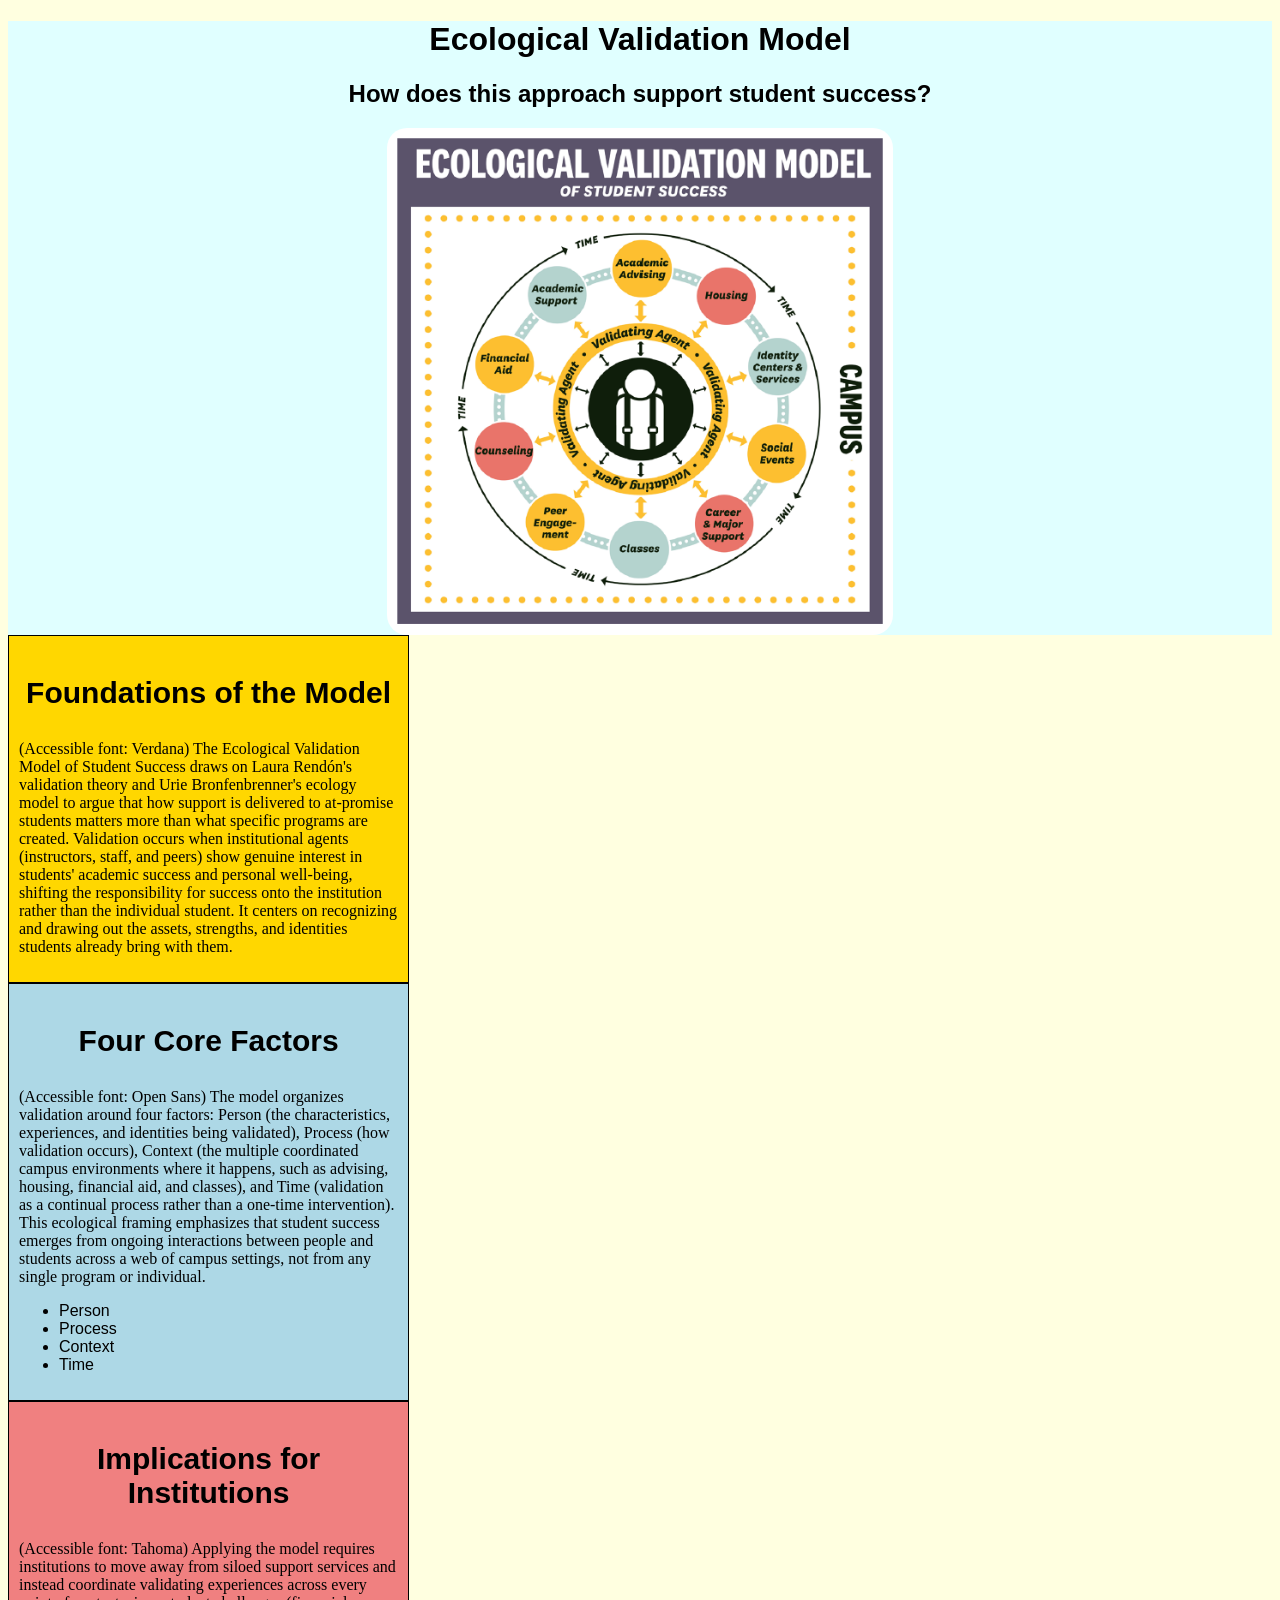
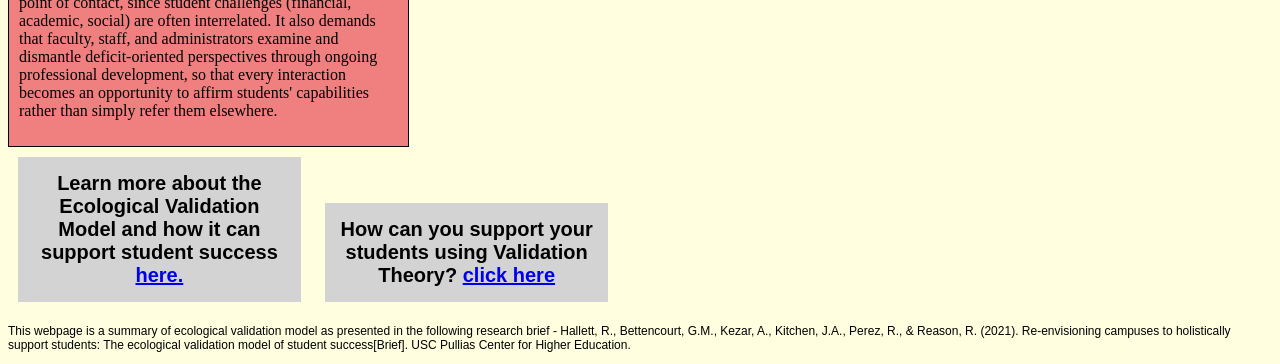
==== index.html @ a6c3dca7 "Continue to add and style classes and IDs to Index page" ====
<!DOCTYPE html>
<html lang="en">
    <head>
        <!--This is an HTML comment.-->
        <!--Metadata appears here but do not show up on page.-->
        <meta charset="UTF-8">
        <meta name="viewport" content="width=device-width, initial-scale=1.0">
        <!--Title that appears on the browser tab.-->
        <title>Ecological Validation Model</title>
        <!--Link to the stylesheet called style.css-->
        <link rel="stylesheet" href="./css/style.css"/>
    </head>
    <body>
        <!--Elements to show on page go here.-->
        <header id="main_page_header">
            <!--Main page header with sub-header.-->
            <h1>Ecological Validation Model</h1>
            <h2>How does this approach support student success?</h2>
            <!--Main/sub-page header image stored locally.-->
            <img src="./img/ecovalid_model_studsuccess.png" alt="A diagram of the Ecological Validation Model showing validating agents connecting students to campus resources like advising, classes, support, housing, and events." width="40%"/>
        </header>
        <main>
            <section id="section1">
                <!--Section 1-->
                <h3>Foundations of the Model</h3>
                <p class="accessiblefont1">(Accessible font: Verdana) The Ecological Validation Model of Student Success draws on Laura Rendón's validation theory and Urie Bronfenbrenner's ecology model to argue that how support is delivered to at-promise students matters more than what specific programs are created. Validation occurs when institutional agents (instructors, staff, and peers) show genuine interest in students' academic success and personal well-being, shifting the responsibility for success onto the institution rather than the individual student. It centers on recognizing and drawing out the assets, strengths, and identities students already bring with them.</p>
            </section>
            <section id="section2">
                <!--Section 2-->
                <h3>Four Core Factors</h3>
                <p class="accessiblefont2">(Accessible font: Open Sans) The model organizes validation around four factors: Person (the characteristics, experiences, and identities being validated), Process (how validation occurs), Context (the multiple coordinated campus environments where it happens, such as advising, housing, financial aid, and classes), and Time (validation as a continual process rather than a one-time intervention). This ecological framing emphasizes that student success emerges from ongoing interactions between people and students across a web of campus settings, not from any single program or individual.</p>
                <ul>
                    <li>Person</li>
                    <li>Process</li>
                    <li>Context</li>
                    <li>Time</li>
                </ul>
            </section>
            <section id="section3">
                <!--Section 3-->
                <h3>Implications for Institutions</h3>
                <p class="accessibilefont3">(Accessible font: Tahoma) Applying the model requires institutions to move away from siloed support services and instead coordinate validating experiences across every point of contact, since student challenges (financial, academic, social) are often interrelated. It also demands that faculty, staff, and administrators examine and dismantle deficit-oriented perspectives through ongoing professional development, so that every interaction becomes an opportunity to affirm students' capabilities rather than simply refer them elsewhere.</p>
            </section>
            <footer>
                <!--Link directing to PDF resource cited-->
                <h4 class="button">Learn more about the Ecological Validation Model and how it can support student success <a href="https://pass.pullias.usc.edu/wp-content/uploads/2021/08/Brief_Reenvisioning_Campuses_Jul21_final.pdf">here.</a></h3>
                <!--Link directing to Page 2-->
                <h4 class="button">How can you support your students using Validation Theory? <a href="page2.html">click here</a></h3>
                <!--Reference citation-->
                <p id="citation">This webpage is a summary of ecological validation model as presented in the following research brief - Hallett, R., Bettencourt, G.M., Kezar, A., Kitchen, J.A., Perez, R., & Reason, R. (2021). Re-envisioning campuses to holistically support students: The ecological validation model of student success[Brief]. USC Pullias Center for Higher Education.</p>
            </footer>
        </main>
    </body>
</html>
---- css/style.css ----
header{
    background-color: lightgray;
    text-align: center;
}

h3 {
    font-size: 30px;
    text-align: center;
}

body {
    background-color: lightyellow;
}

* {
    font-family: Arial;
}

img {
    width: 40%;
    border-radius: 20px;
    display: block;
    margin: auto;
}

.accessiblefont1{
    font-family: Verdana;
}

.accessiblefont2{
    font-family: Open Sans;
}

.accessibilefont3{
    font-family: Tahoma;
}

.button{
    width: 20%;
    background-color: lightgray;
    color: black;
    padding: 15px;
    text-align: center;
    text-decoration: none;
    font-size: 20px;
    display: inline-block;
    margin: 10px;
}

#main_page_header{
    background-color: lightcyan;
    text-align: center;
}

#section1{
    width: 30%;
    background-color: gold;
    border: 1px solid black;
    padding: 10px;
}

#section2{
    width: 30%;
    background-color: lightblue;
    border: 1px solid black;
    padding: 10px;
}

#section3{
    width: 30%;
    background-color: lightcoral;
    border: 1px solid black;
    padding: 10px;
}

#citation{
    font-size: 12px;
}
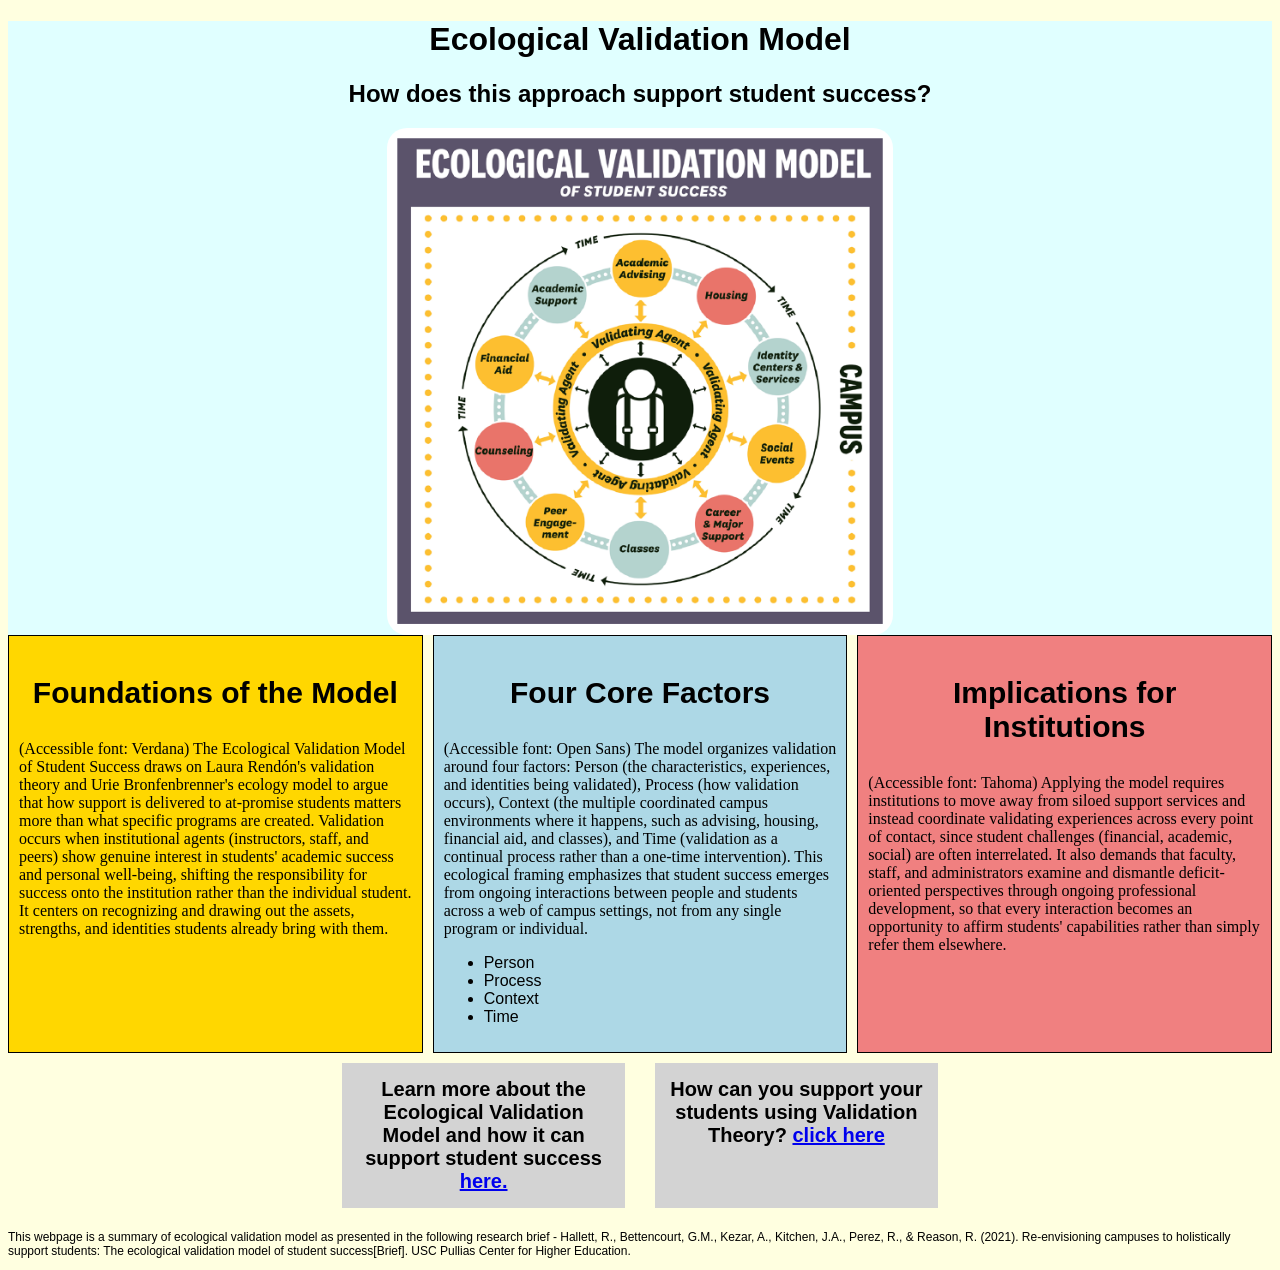
==== commit a43656c7: "Add Flexbox layout to Index and Page2" ====
--- a/index.html
+++ b/index.html
@@ -13,13 +13,14 @@
     <body>
         <!--Elements to show on page go here.-->
         <header id="main_page_header">
-            <!--Main page header with sub-header.-->
+            <!--Main page header with sub-header-->
             <h1>Ecological Validation Model</h1>
             <h2>How does this approach support student success?</h2>
             <!--Main/sub-page header image stored locally.-->
             <img src="./img/ecovalid_model_studsuccess.png" alt="A diagram of the Ecological Validation Model showing validating agents connecting students to campus resources like advising, classes, support, housing, and events." width="40%"/>
         </header>
         <main>
+            <div id="section_wrapper">
             <section id="section1">
                 <!--Section 1-->
                 <h3>Foundations of the Model</h3>
@@ -41,11 +42,14 @@
                 <h3>Implications for Institutions</h3>
                 <p class="accessibilefont3">(Accessible font: Tahoma) Applying the model requires institutions to move away from siloed support services and instead coordinate validating experiences across every point of contact, since student challenges (financial, academic, social) are often interrelated. It also demands that faculty, staff, and administrators examine and dismantle deficit-oriented perspectives through ongoing professional development, so that every interaction becomes an opportunity to affirm students' capabilities rather than simply refer them elsewhere.</p>
             </section>
+            </div>
             <footer>
+                <div id="footer_buttons">
                 <!--Link directing to PDF resource cited-->
                 <h4 class="button">Learn more about the Ecological Validation Model and how it can support student success <a href="https://pass.pullias.usc.edu/wp-content/uploads/2021/08/Brief_Reenvisioning_Campuses_Jul21_final.pdf">here.</a></h3>
                 <!--Link directing to Page 2-->
                 <h4 class="button">How can you support your students using Validation Theory? <a href="page2.html">click here</a></h3>
+                </div>
                 <!--Reference citation-->
                 <p id="citation">This webpage is a summary of ecological validation model as presented in the following research brief - Hallett, R., Bettencourt, G.M., Kezar, A., Kitchen, J.A., Perez, R., & Reason, R. (2021). Re-envisioning campuses to holistically support students: The ecological validation model of student success[Brief]. USC Pullias Center for Higher Education.</p>
             </footer>
--- a/css/style.css
+++ b/css/style.css
@@ -52,6 +52,11 @@
     text-align: center;
 }
 
+#page_2_header{
+    background-color: lightgreen;
+    text-align: center;
+}
+
 #section1{
     width: 30%;
     background-color: gold;
@@ -75,4 +80,19 @@
 
 #citation{
     font-size: 12px;
+}
+
+#section_wrapper{
+    display: flex;
+    gap: 10px;
+}
+
+#section1, #section2, #section3 {
+    flex: 1;
+}
+
+#footer_buttons{
+    display: flex;
+    gap: 10px;
+    justify-content: center;
 }
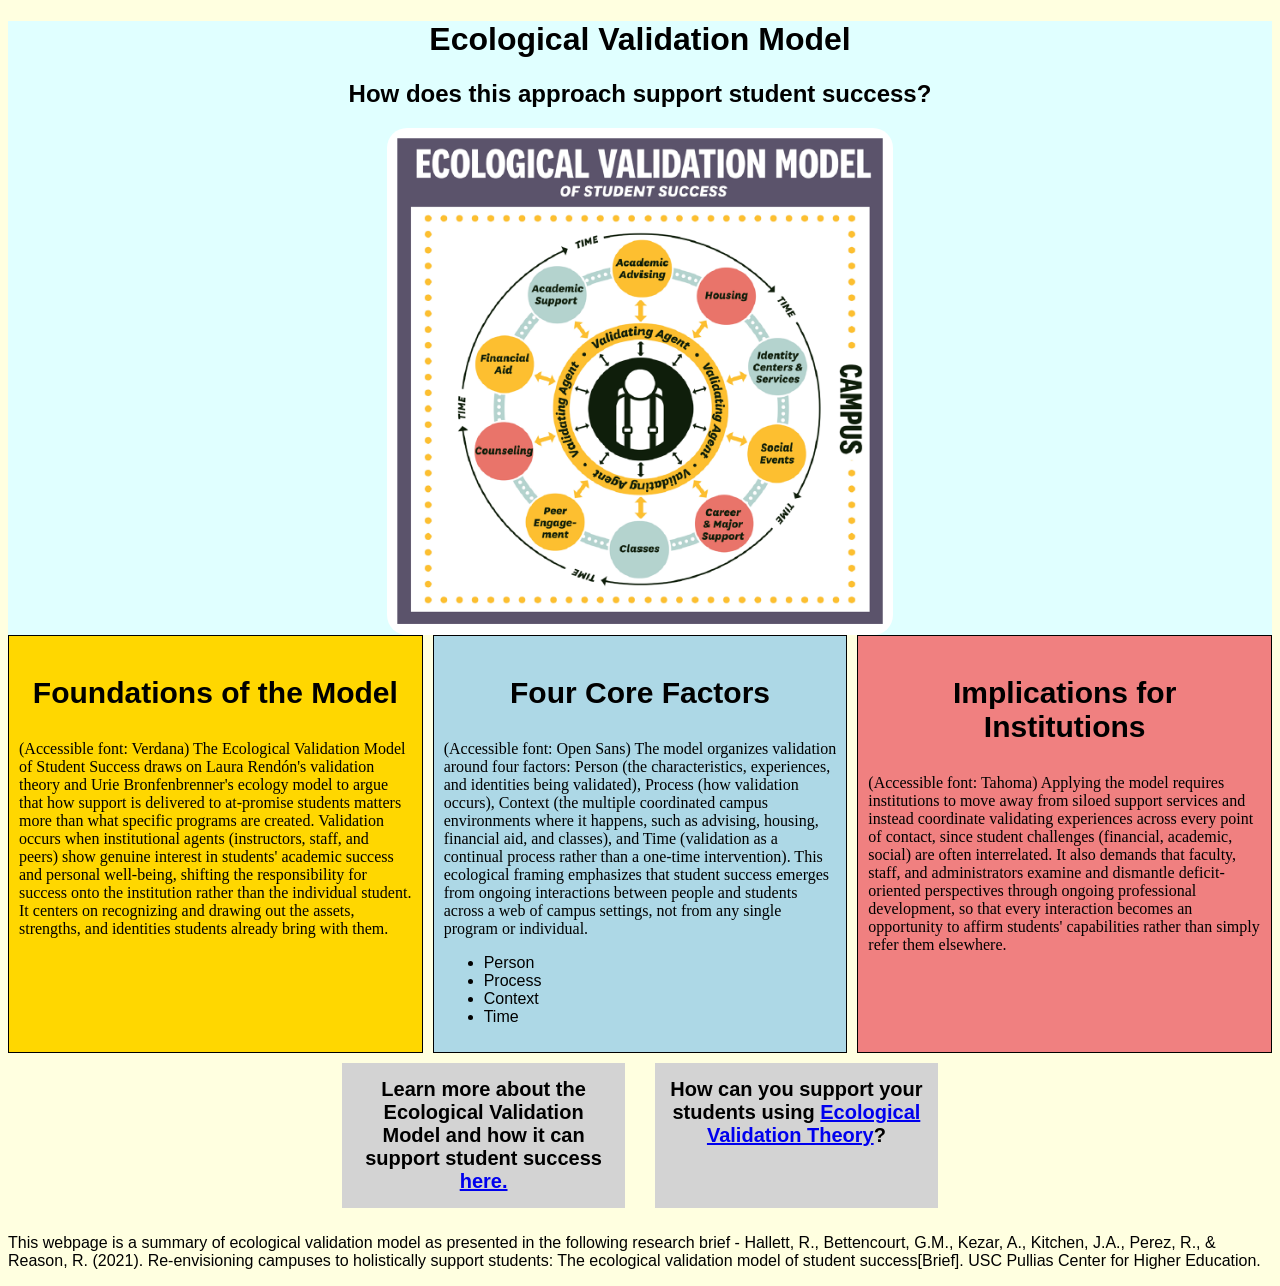
==== commit 64e6472c: "Reviewed and refined accessibility in HTML" ====
--- a/index.html
+++ b/index.html
@@ -44,14 +44,16 @@
             </section>
             </div>
             <footer>
+                <nav>
                 <div id="footer_buttons">
                 <!--Link directing to PDF resource cited-->
                 <h4 class="button">Learn more about the Ecological Validation Model and how it can support student success <a href="https://pass.pullias.usc.edu/wp-content/uploads/2021/08/Brief_Reenvisioning_Campuses_Jul21_final.pdf">here.</a></h3>
                 <!--Link directing to Page 2-->
-                <h4 class="button">How can you support your students using Validation Theory? <a href="page2.html">click here</a></h3>
+                <h4 class="button">How can you support your students using <a href="page2.html">Ecological Validation Theory</a>? </h3>
                 </div>
                 <!--Reference citation-->
                 <p id="citation">This webpage is a summary of ecological validation model as presented in the following research brief - Hallett, R., Bettencourt, G.M., Kezar, A., Kitchen, J.A., Perez, R., & Reason, R. (2021). Re-envisioning campuses to holistically support students: The ecological validation model of student success[Brief]. USC Pullias Center for Higher Education.</p>
+                </nav>
             </footer>
         </main>
     </body>
--- a/css/style.css
+++ b/css/style.css
@@ -1,21 +1,27 @@
+/* Styles the top banner of the page: gray background, centered text */
 header{
     background-color: lightgray;
     text-align: center;
 }
 
+/* Styles all <h3> headings: larger font size, centered */
 h3 {
     font-size: 30px;
     text-align: center;
 }
 
+/* Sets the background color for the whole page */
 body {
     background-color: lightyellow;
 }
 
+/* Universal selector: applies Arial to every element on the page */
 * {
     font-family: Arial;
 }
 
+/* Styles all images: resizes to 40% width, rounds the corners, 
+   and centers them horizontally using margin: auto */
 img {
     width: 40%;
     border-radius: 20px;
@@ -23,18 +29,23 @@
     margin: auto;
 }
 
+/* Accessible font option 1: Verdana */
 .accessiblefont1{
     font-family: Verdana;
 }
 
+/* Accessible font option 2: Open Sans */
 .accessiblefont2{
     font-family: Open Sans;
 }
 
+/* Accessible font option 3: Tahoma */
 .accessibilefont3{
     font-family: Tahoma;
 }
 
+/* Styles clickable buttons: gray background, black text, 
+   padding for spacing */
 .button{
     width: 20%;
     background-color: lightgray;
@@ -47,16 +58,19 @@
     margin: 10px;
 }
 
+/* ID selector for the header on the main page: light cyan background */
 #main_page_header{
     background-color: lightcyan;
     text-align: center;
 }
 
+/* ID selector for the header on page 2: light green background */
 #page_2_header{
     background-color: lightgreen;
     text-align: center;
 }
 
+/* First content section: gold background with a border */
 #section1{
     width: 30%;
     background-color: gold;
@@ -64,6 +78,7 @@
     padding: 10px;
 }
 
+/* Second content section: light blue background with a border */
 #section2{
     width: 30%;
     background-color: lightblue;
@@ -71,6 +86,7 @@
     padding: 10px;
 }
 
+/* Third content section: light coral background with a border */
 #section3{
     width: 30%;
     background-color: lightcoral;
@@ -78,19 +94,22 @@
     padding: 10px;
 }
 
+/* Small text used for citing sources at the bottom of the page */
 #citation{
-    font-size: 12px;
+    font-size: 16px;
 }
-
+/* Wraps the three sections and lays them out side by side using flexbox */
 #section_wrapper{
     display: flex;
     gap: 10px;
 }
 
+/* Makes each section grow equally to fill the flex container and overrides width: 30% above */
 #section1, #section2, #section3 {
     flex: 1;
 }
 
+/* Wraps the footer buttons and centers them using flexbox */
 #footer_buttons{
     display: flex;
     gap: 10px;
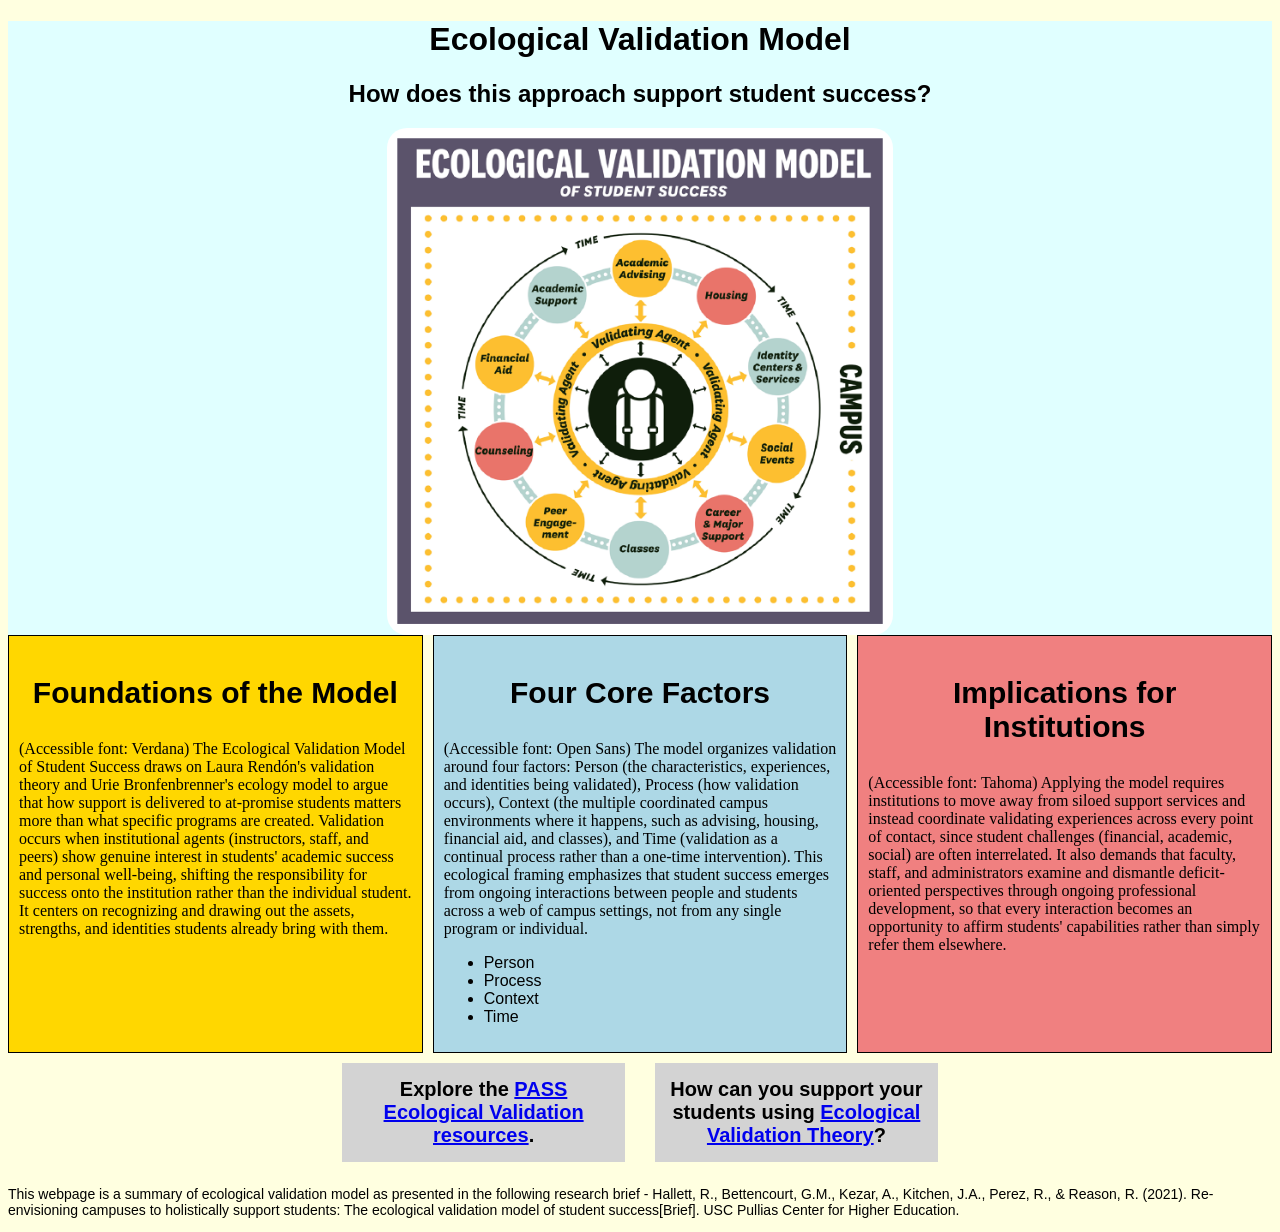
==== commit 955daf99: "Fix accessibility issues from audit" ====
--- a/index.html
+++ b/index.html
@@ -17,7 +17,7 @@
             <h1>Ecological Validation Model</h1>
             <h2>How does this approach support student success?</h2>
             <!--Main/sub-page header image stored locally.-->
-            <img src="./img/ecovalid_model_studsuccess.png" alt="A diagram of the Ecological Validation Model showing validating agents connecting students to campus resources like advising, classes, support, housing, and events." width="40%"/>
+            <img src="./img/ecovalid_model_studsuccess.png" alt="Ecological Validation Model: validating agents connect students to campus resources over time." width="40%"/>
         </header>
         <main>
             <div id="section_wrapper">
@@ -47,9 +47,9 @@
                 <nav>
                 <div id="footer_buttons">
                 <!--Link directing to PDF resource cited-->
-                <h4 class="button">Learn more about the Ecological Validation Model and how it can support student success <a href="https://pass.pullias.usc.edu/wp-content/uploads/2021/08/Brief_Reenvisioning_Campuses_Jul21_final.pdf">here.</a></h3>
+                <h4 class="button">Explore the <a href="https://pass.pullias.usc.edu/ecological-validation/">PASS Ecological Validation resources</a>.</h4>
                 <!--Link directing to Page 2-->
-                <h4 class="button">How can you support your students using <a href="page2.html">Ecological Validation Theory</a>? </h3>
+                <h4 class="button">How can you support your students using <a href="page2.html">Ecological Validation Theory</a>? </h4>
                 </div>
                 <!--Reference citation-->
                 <p id="citation">This webpage is a summary of ecological validation model as presented in the following research brief - Hallett, R., Bettencourt, G.M., Kezar, A., Kitchen, J.A., Perez, R., & Reason, R. (2021). Re-envisioning campuses to holistically support students: The ecological validation model of student success[Brief]. USC Pullias Center for Higher Education.</p>
--- a/css/style.css
+++ b/css/style.css
@@ -96,7 +96,7 @@
 
 /* Small text used for citing sources at the bottom of the page */
 #citation{
-    font-size: 16px;
+    font-size: 14px;
 }
 /* Wraps the three sections and lays them out side by side using flexbox */
 #section_wrapper{
@@ -114,4 +114,28 @@
     display: flex;
     gap: 10px;
     justify-content: center;
+}
+
+@media (max-width: 600px) {
+    h1 {
+        font-size: 16px;
+    }
+    h2 {
+        font-size: 16px;
+    }
+    img {
+        width: 80%;
+    }
+    h3 {
+        font-size: 16px;
+    }
+    #section_wrapper {
+        flex-direction: column;
+    }
+    #section1, #section2, #section3 {
+        width: auto;
+    }
+    .button {
+        font-size: 14px;
+    }
 }
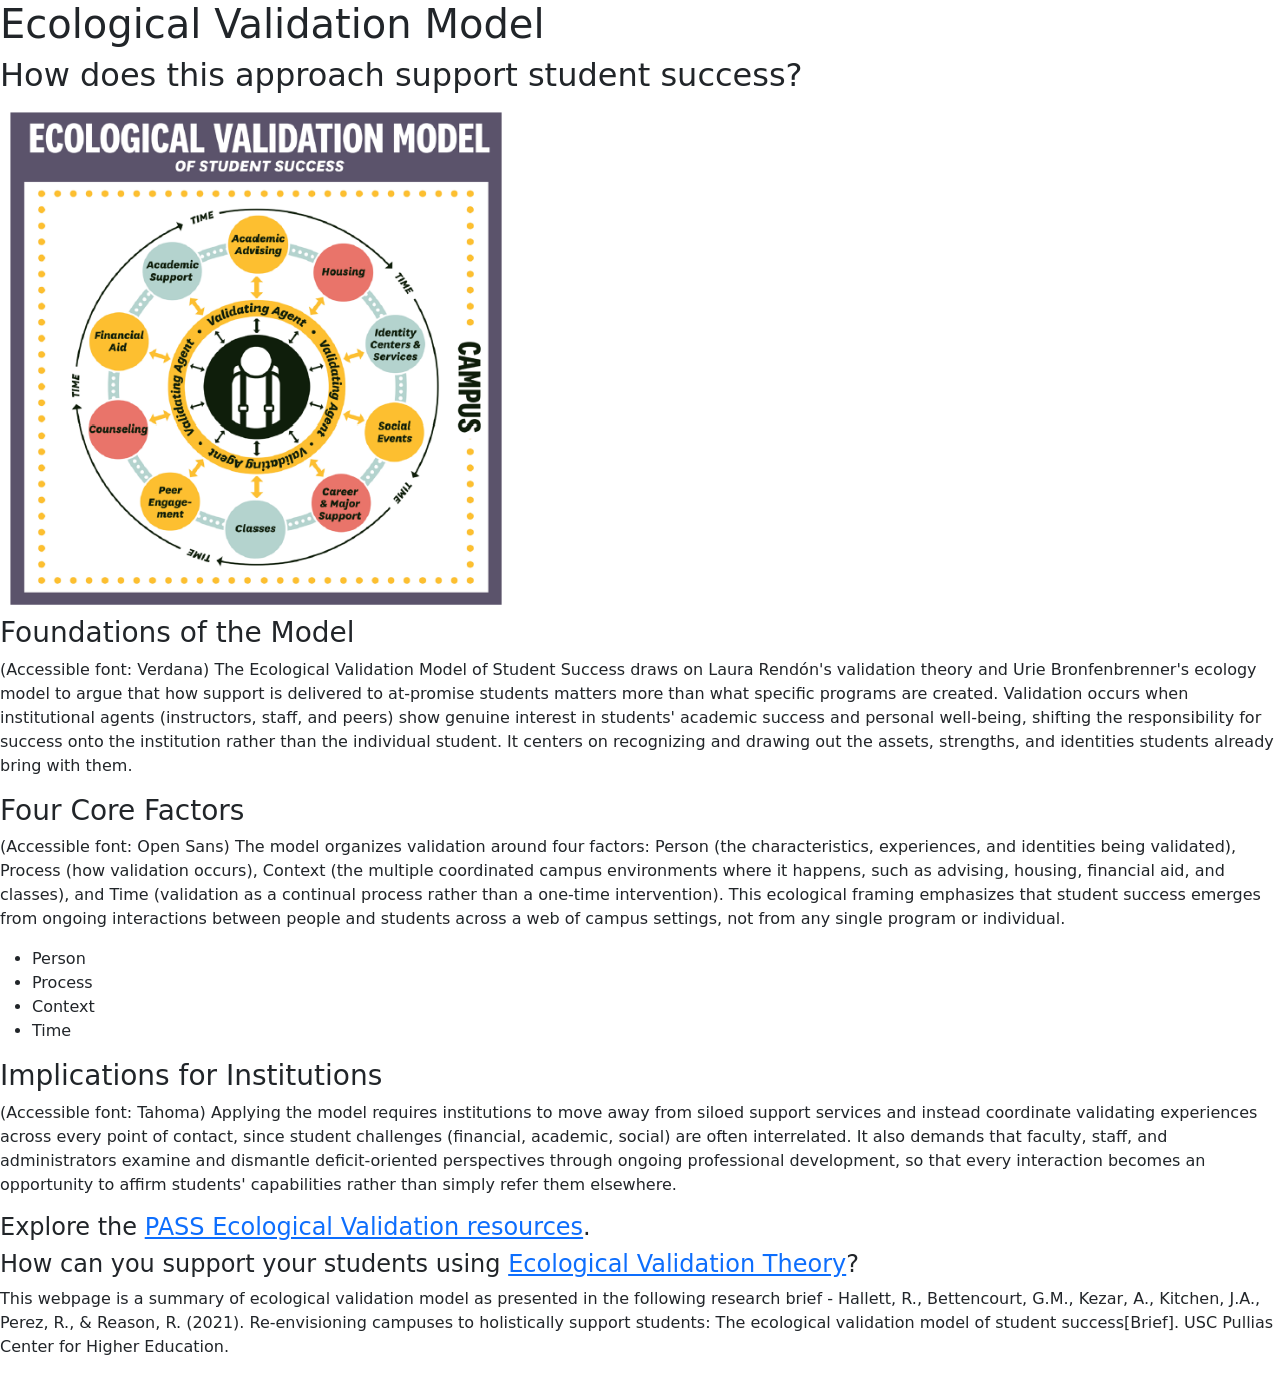
==== commit 1c9420f2: "Bootstrap CDN link to Index and Page2" ====
--- a/index.html
+++ b/index.html
@@ -7,8 +7,13 @@
         <meta name="viewport" content="width=device-width, initial-scale=1.0">
         <!--Title that appears on the browser tab.-->
         <title>Ecological Validation Model</title>
+        <!--Link to Bootstrap-->
+        <link href="https://cdn.jsdelivr.net/npm/bootstrap@5.3.8/dist/css/bootstrap.min.css" 
+        rel="stylesheet" 
+        integrity="sha384-sRIl4kxILFvY47J16cr9ZwB07vP4J8+LH7qKQnuqkuIAvNWLzeN8tE5YBujZqJLB" 
+        crossorigin="anonymous">
         <!--Link to the stylesheet called style.css-->
-        <link rel="stylesheet" href="./css/style.css"/>
+        <!--link rel="stylesheet" href="./css/style.css"/-->
     </head>
     <body>
         <!--Elements to show on page go here.-->
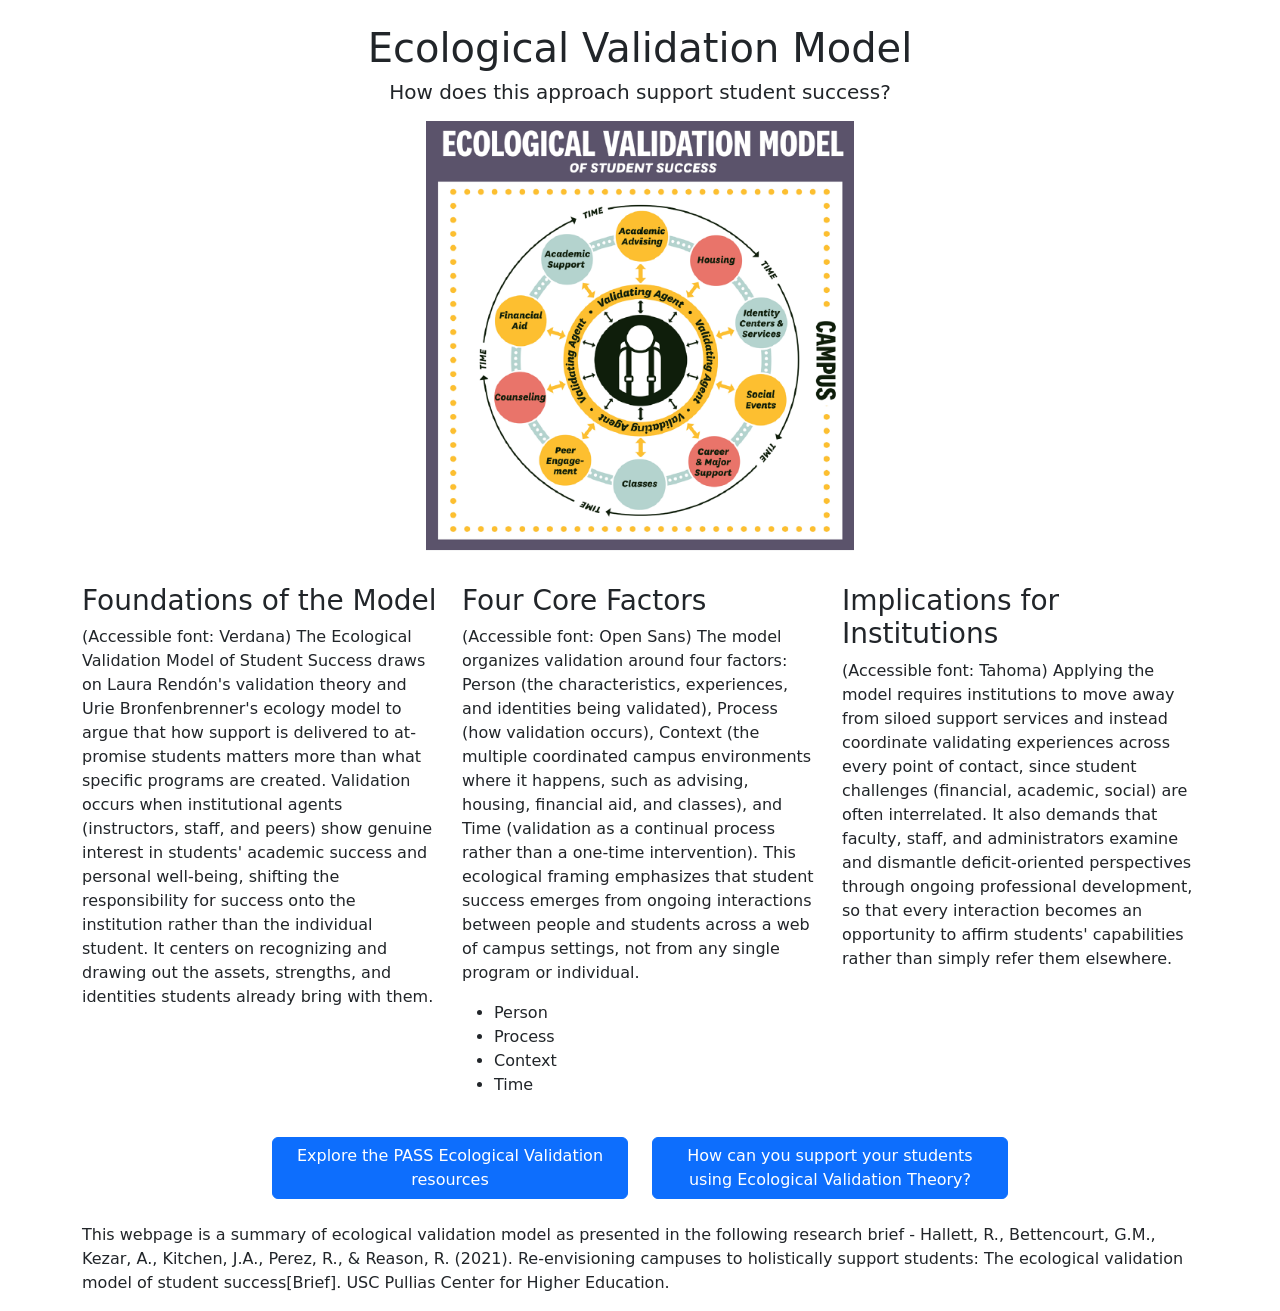
==== commit 68c7ca9a: "Add Bootstrap styling and refactor custom CSS" ====
--- a/index.html
+++ b/index.html
@@ -16,50 +16,58 @@
         <!--link rel="stylesheet" href="./css/style.css"/-->
     </head>
     <body>
-        <!--Elements to show on page go here.-->
-        <header id="main_page_header">
-            <!--Main page header with sub-header-->
-            <h1>Ecological Validation Model</h1>
-            <h2>How does this approach support student success?</h2>
-            <!--Main/sub-page header image stored locally.-->
-            <img src="./img/ecovalid_model_studsuccess.png" alt="Ecological Validation Model: validating agents connect students to campus resources over time." width="40%"/>
-        </header>
-        <main>
-            <div id="section_wrapper">
-            <section id="section1">
-                <!--Section 1-->
-                <h3>Foundations of the Model</h3>
-                <p class="accessiblefont1">(Accessible font: Verdana) The Ecological Validation Model of Student Success draws on Laura Rendón's validation theory and Urie Bronfenbrenner's ecology model to argue that how support is delivered to at-promise students matters more than what specific programs are created. Validation occurs when institutional agents (instructors, staff, and peers) show genuine interest in students' academic success and personal well-being, shifting the responsibility for success onto the institution rather than the individual student. It centers on recognizing and drawing out the assets, strengths, and identities students already bring with them.</p>
-            </section>
-            <section id="section2">
-                <!--Section 2-->
-                <h3>Four Core Factors</h3>
-                <p class="accessiblefont2">(Accessible font: Open Sans) The model organizes validation around four factors: Person (the characteristics, experiences, and identities being validated), Process (how validation occurs), Context (the multiple coordinated campus environments where it happens, such as advising, housing, financial aid, and classes), and Time (validation as a continual process rather than a one-time intervention). This ecological framing emphasizes that student success emerges from ongoing interactions between people and students across a web of campus settings, not from any single program or individual.</p>
-                <ul>
-                    <li>Person</li>
-                    <li>Process</li>
-                    <li>Context</li>
-                    <li>Time</li>
-                </ul>
-            </section>
-            <section id="section3">
-                <!--Section 3-->
-                <h3>Implications for Institutions</h3>
-                <p class="accessibilefont3">(Accessible font: Tahoma) Applying the model requires institutions to move away from siloed support services and instead coordinate validating experiences across every point of contact, since student challenges (financial, academic, social) are often interrelated. It also demands that faculty, staff, and administrators examine and dismantle deficit-oriented perspectives through ongoing professional development, so that every interaction becomes an opportunity to affirm students' capabilities rather than simply refer them elsewhere.</p>
-            </section>
-            </div>
-            <footer>
-                <nav>
-                <div id="footer_buttons">
-                <!--Link directing to PDF resource cited-->
-                <h4 class="button">Explore the <a href="https://pass.pullias.usc.edu/ecological-validation/">PASS Ecological Validation resources</a>.</h4>
-                <!--Link directing to Page 2-->
-                <h4 class="button">How can you support your students using <a href="page2.html">Ecological Validation Theory</a>? </h4>
+        <div class="container mt-4">
+            <!--Elements to show on page go here.-->
+            <header class="text-center mb-4">
+                <!--Main page header with sub-header-->
+                <h1>Ecological Validation Model</h1>
+                <h2 class="lead">How does this approach support student success?</h2>
+                <!--Main/sub-page header image stored locally.-->
+                <img src="./img/ecovalid_model_studsuccess.png" alt="Ecological Validation Model: validating agents connect students to campus resources over time." width="40%"/>
+            </header>
+            <main>
+                <div class="row">
+                <section class="col-md-4 mb-4">
+                    <!--Section 1-->
+                    <h3>Foundations of the Model</h3>
+                    <p class="accessiblefont1">(Accessible font: Verdana) The Ecological Validation Model of Student Success draws on Laura Rendón's validation theory and Urie Bronfenbrenner's ecology model to argue that how support is delivered to at-promise students matters more than what specific programs are created. Validation occurs when institutional agents (instructors, staff, and peers) show genuine interest in students' academic success and personal well-being, shifting the responsibility for success onto the institution rather than the individual student. It centers on recognizing and drawing out the assets, strengths, and identities students already bring with them.</p>
+                </section>
+                <section class="col-md-4 mb-4">
+                    <!--Section 2-->
+                    <h3>Four Core Factors</h3>
+                    <p class="accessiblefont2">(Accessible font: Open Sans) The model organizes validation around four factors: Person (the characteristics, experiences, and identities being validated), Process (how validation occurs), Context (the multiple coordinated campus environments where it happens, such as advising, housing, financial aid, and classes), and Time (validation as a continual process rather than a one-time intervention). This ecological framing emphasizes that student success emerges from ongoing interactions between people and students across a web of campus settings, not from any single program or individual.</p>
+                    <ul>
+                        <li>Person</li>
+                        <li>Process</li>
+                        <li>Context</li>
+                        <li>Time</li>
+                    </ul>
+                </section>
+                <section class="col-md-4 mb-4">
+                    <!--Section 3-->
+                    <h3>Implications for Institutions</h3>
+                    <p class="accessiblefont3">(Accessible font: Tahoma) Applying the model requires institutions to move away from siloed support services and instead coordinate validating experiences across every point of contact, since student challenges (financial, academic, social) are often interrelated. It also demands that faculty, staff, and administrators examine and dismantle deficit-oriented perspectives through ongoing professional development, so that every interaction becomes an opportunity to affirm students' capabilities rather than simply refer them elsewhere.</p>
+                </section>
                 </div>
-                <!--Reference citation-->
-                <p id="citation">This webpage is a summary of ecological validation model as presented in the following research brief - Hallett, R., Bettencourt, G.M., Kezar, A., Kitchen, J.A., Perez, R., & Reason, R. (2021). Re-envisioning campuses to holistically support students: The ecological validation model of student success[Brief]. USC Pullias Center for Higher Education.</p>
-                </nav>
-            </footer>
-        </main>
+                <footer>
+                    <nav>
+                    <div class="row justify-content-center">
+                    <!--Link directing to PDF resource cited-->
+                    <p class="col-md-4 mb-4">
+                        <a href="https://pass.pullias.usc.edu/ecological-validation/" class="btn btn-primary">
+                            Explore the PASS Ecological Validation resources</a>
+                    </p>
+                    <!--Link directing to Page 2-->
+                    <p class="col-md-4 mb-4">
+                        <a href="page2.html" class="btn btn-primary">
+                            How can you support your students using Ecological Validation Theory?</a>
+                    </p>
+                    </div>
+                    <!--Reference citation-->
+                    <p id="citation">This webpage is a summary of ecological validation model as presented in the following research brief - Hallett, R., Bettencourt, G.M., Kezar, A., Kitchen, J.A., Perez, R., & Reason, R. (2021). Re-envisioning campuses to holistically support students: The ecological validation model of student success[Brief]. USC Pullias Center for Higher Education.</p>
+                    </nav>
+                </footer>
+            </main>
+        </div>
     </body>
 </html>
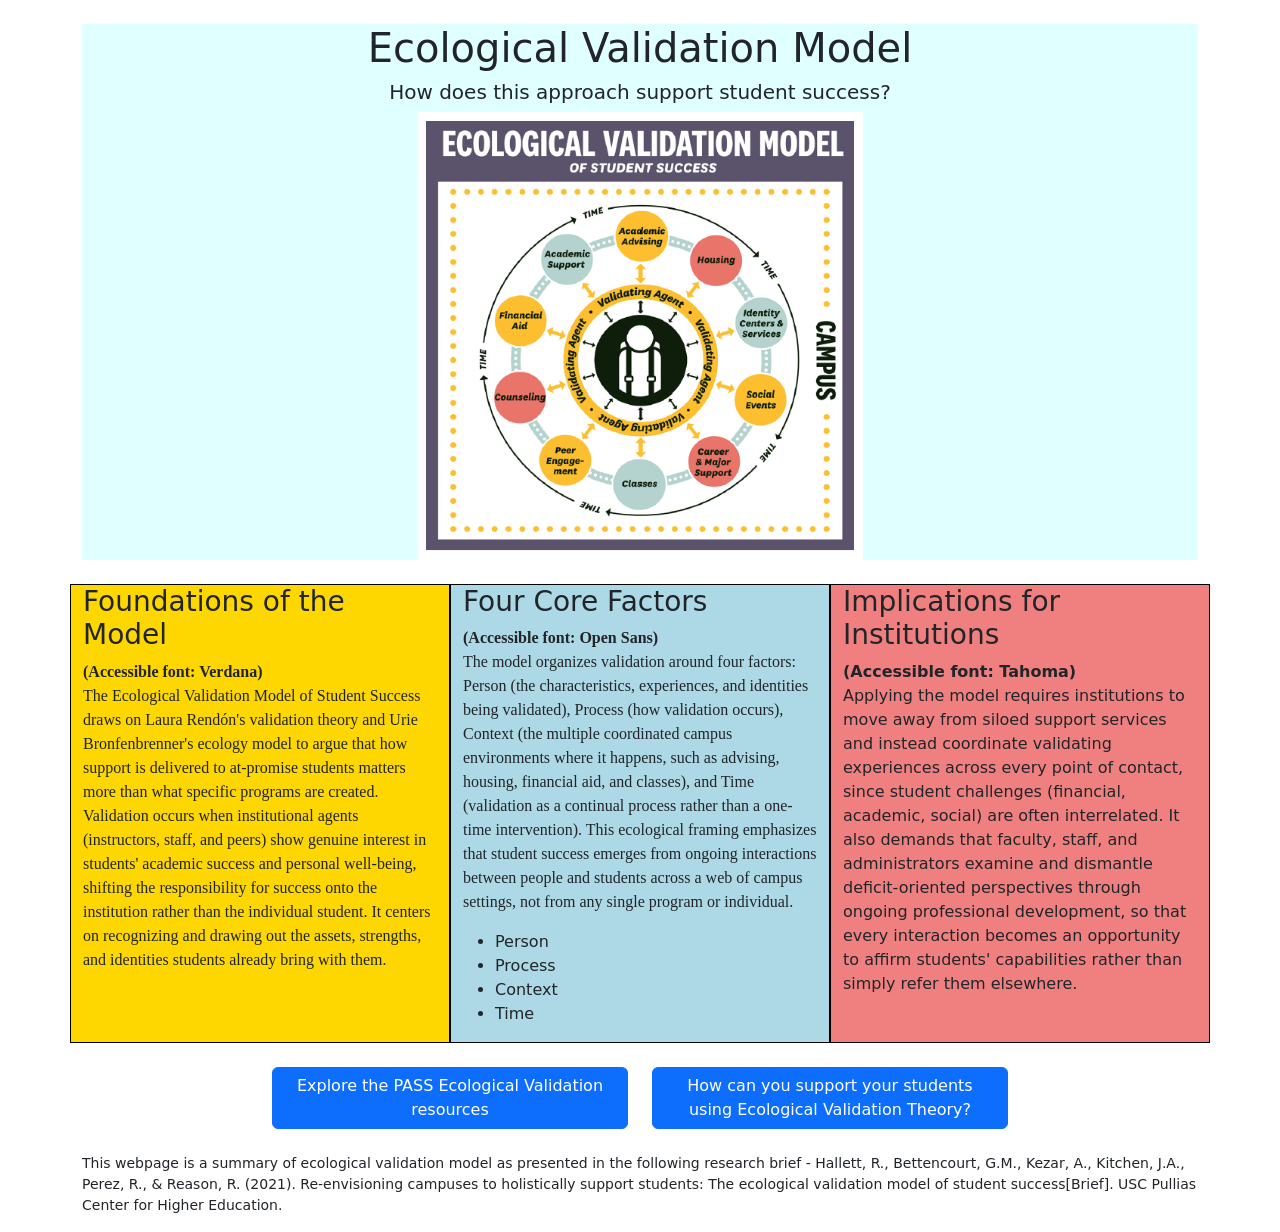
==== commit 29047e5c: "Custom styles added, classes ids" ====
--- a/index.html
+++ b/index.html
@@ -13,12 +13,12 @@
         integrity="sha384-sRIl4kxILFvY47J16cr9ZwB07vP4J8+LH7qKQnuqkuIAvNWLzeN8tE5YBujZqJLB" 
         crossorigin="anonymous">
         <!--Link to the stylesheet called style.css-->
-        <!--link rel="stylesheet" href="./css/style.css"/-->
+        <link rel="stylesheet" href="./css/style.css"/>
     </head>
     <body>
         <div class="container mt-4">
             <!--Elements to show on page go here.-->
-            <header class="text-center mb-4">
+            <header class="text-center mb-4 page1_header">
                 <!--Main page header with sub-header-->
                 <h1>Ecological Validation Model</h1>
                 <h2 class="lead">How does this approach support student success?</h2>
@@ -27,30 +27,30 @@
             </header>
             <main>
                 <div class="row">
-                <section class="col-md-4 mb-4">
-                    <!--Section 1-->
-                    <h3>Foundations of the Model</h3>
-                    <p class="accessiblefont1">(Accessible font: Verdana) The Ecological Validation Model of Student Success draws on Laura Rendón's validation theory and Urie Bronfenbrenner's ecology model to argue that how support is delivered to at-promise students matters more than what specific programs are created. Validation occurs when institutional agents (instructors, staff, and peers) show genuine interest in students' academic success and personal well-being, shifting the responsibility for success onto the institution rather than the individual student. It centers on recognizing and drawing out the assets, strengths, and identities students already bring with them.</p>
-                </section>
-                <section class="col-md-4 mb-4">
-                    <!--Section 2-->
-                    <h3>Four Core Factors</h3>
-                    <p class="accessiblefont2">(Accessible font: Open Sans) The model organizes validation around four factors: Person (the characteristics, experiences, and identities being validated), Process (how validation occurs), Context (the multiple coordinated campus environments where it happens, such as advising, housing, financial aid, and classes), and Time (validation as a continual process rather than a one-time intervention). This ecological framing emphasizes that student success emerges from ongoing interactions between people and students across a web of campus settings, not from any single program or individual.</p>
-                    <ul>
-                        <li>Person</li>
-                        <li>Process</li>
-                        <li>Context</li>
-                        <li>Time</li>
-                    </ul>
-                </section>
-                <section class="col-md-4 mb-4">
-                    <!--Section 3-->
-                    <h3>Implications for Institutions</h3>
-                    <p class="accessiblefont3">(Accessible font: Tahoma) Applying the model requires institutions to move away from siloed support services and instead coordinate validating experiences across every point of contact, since student challenges (financial, academic, social) are often interrelated. It also demands that faculty, staff, and administrators examine and dismantle deficit-oriented perspectives through ongoing professional development, so that every interaction becomes an opportunity to affirm students' capabilities rather than simply refer them elsewhere.</p>
-                </section>
+                    <section class="col-md-4 mb-4" id="section1">
+                        <!--Section 1-->
+                        <h3>Foundations of the Model</h3>
+                        <p class="accessiblefont1"><strong>(Accessible font: Verdana)</strong><br>The Ecological Validation Model of Student Success draws on Laura Rendón's validation theory and Urie Bronfenbrenner's ecology model to argue that how support is delivered to at-promise students matters more than what specific programs are created. Validation occurs when institutional agents (instructors, staff, and peers) show genuine interest in students' academic success and personal well-being, shifting the responsibility for success onto the institution rather than the individual student. It centers on recognizing and drawing out the assets, strengths, and identities students already bring with them.</p>
+                    </section>
+                    <section class="col-md-4 mb-4" id="section2">
+                        <!--Section 2-->
+                        <h3>Four Core Factors</h3>
+                        <p class="accessiblefont2"><strong>(Accessible font: Open Sans)</strong><br>The model organizes validation around four factors: Person (the characteristics, experiences, and identities being validated), Process (how validation occurs), Context (the multiple coordinated campus environments where it happens, such as advising, housing, financial aid, and classes), and Time (validation as a continual process rather than a one-time intervention). This ecological framing emphasizes that student success emerges from ongoing interactions between people and students across a web of campus settings, not from any single program or individual.</p>
+                        <ul>
+                            <li>Person</li>
+                            <li>Process</li>
+                            <li>Context</li>
+                            <li>Time</li>
+                        </ul>
+                    </section>
+                    <section class="col-md-4 mb-4" id="section3">
+                        <!--Section 3-->
+                        <h3>Implications for Institutions</h3>
+                        <p class="accessiblefont3"><strong>(Accessible font: Tahoma)</strong><br>Applying the model requires institutions to move away from siloed support services and instead coordinate validating experiences across every point of contact, since student challenges (financial, academic, social) are often interrelated. It also demands that faculty, staff, and administrators examine and dismantle deficit-oriented perspectives through ongoing professional development, so that every interaction becomes an opportunity to affirm students' capabilities rather than simply refer them elsewhere.</p>
+                    </section>
                 </div>
-                <footer>
-                    <nav>
+            <footer>
+                <nav>
                     <div class="row justify-content-center">
                     <!--Link directing to PDF resource cited-->
                     <p class="col-md-4 mb-4">
@@ -63,10 +63,10 @@
                             How can you support your students using Ecological Validation Theory?</a>
                     </p>
                     </div>
-                    <!--Reference citation-->
-                    <p id="citation">This webpage is a summary of ecological validation model as presented in the following research brief - Hallett, R., Bettencourt, G.M., Kezar, A., Kitchen, J.A., Perez, R., & Reason, R. (2021). Re-envisioning campuses to holistically support students: The ecological validation model of student success[Brief]. USC Pullias Center for Higher Education.</p>
-                    </nav>
-                </footer>
+                <!--Reference citation-->
+                <p id="citation">This webpage is a summary of ecological validation model as presented in the following research brief - Hallett, R., Bettencourt, G.M., Kezar, A., Kitchen, J.A., Perez, R., & Reason, R. (2021). Re-envisioning campuses to holistically support students: The ecological validation model of student success[Brief]. USC Pullias Center for Higher Education.</p>
+                </nav>
+            </footer>
             </main>
         </div>
     </body>
--- a/css/style.css
+++ b/css/style.css
@@ -0,0 +1,140 @@
+/* Custom style for Index: light cyan background */
+.page1_header {
+    background-color: lightcyan;
+}
+
+/* Custom style for Page2: light green background */
+.page2_header {
+    background-color: lightgreen;
+}
+
+/* First content section: gold background with a border */
+#section1{
+    background-color: gold;
+    border: 1px solid black;
+}
+
+/* Second content section: light blue background with a border */
+#section2{
+    background-color: lightblue;
+    border: 1px solid black;
+}
+
+/* Third content section: light coral background with a border */
+#section3{
+    background-color: lightcoral;
+    border: 1px solid black;
+}
+
+/* Accessible font option 1: Verdana */
+.accessiblefont1{
+    font-family: Verdana;
+}
+
+/* Accessible font option 2: Open Sans */
+.accessiblefont2{
+    font-family: Open Sans;
+}
+
+/* Accessible font option 3: Tahoma */
+.accessibilefont3{
+    font-family: Tahoma;
+}
+
+/* Small text used for citing sources at the bottom of the page */
+#citation{
+    font-size: 14px;
+}
+
+/* Styles the top banner of the page: gray background, centered text
+header{
+    background-color: lightgray;
+    text-align: center;
+} */
+
+/* Styles all <h3> headings: larger font size, centered
+h3 {
+    font-size: 30px;
+    text-align: center;
+} */
+
+/* Sets the background color for the whole page
+body {
+    background-color: lightyellow;
+} */
+
+/* Universal selector: applies Arial to every element on the page
+* {
+    font-family: Arial;
+} */
+
+/*Styles all images: resizes to 40% width, rounds the corners, 
+   and centers them horizontally using margin: auto
+img {
+    width: 40%;
+    border-radius: 20px;
+    display: block;
+    margin: auto;
+} */
+
+/* Styles clickable buttons: gray background, black text, 
+   padding for spacing
+.button{
+    width: 20%;
+    background-color: lightgray;
+    color: black;
+    padding: 15px;
+    text-align: center;
+    text-decoration: none;
+    font-size: 20px;
+    display: inline-block;
+    margin: 10px;
+} */
+
+/* ID selector for the header on page 2: light green background
+#page_2_header{
+    background-color: lightgreen;
+    text-align: center;
+} */
+
+/* Wraps the three sections and lays them out side by side using flexbox
+#section_wrapper{
+    display: flex;
+    gap: 10px;
+} */
+
+/* Makes each section grow equally to fill the flex container and overrides width: 30% above
+#section1, #section2, #section3 {
+    flex: 1;
+} */
+
+/* Wraps the footer buttons and centers them using flexbox
+#footer_buttons{
+    display: flex;
+    gap: 10px;
+    justify-content: center;
+} */
+
+/* @media (max-width: 600px) {
+    h1 {
+        font-size: 16px;
+    }
+    h2 {
+        font-size: 16px;
+    }
+    img {
+        width: 80%;
+    }
+    h3 {
+        font-size: 16px;
+    }
+    #section_wrapper {
+        flex-direction: column;
+    }
+    #section1, #section2, #section3 {
+        width: auto;
+    }
+    .button {
+        font-size: 14px;
+    }
+} */
